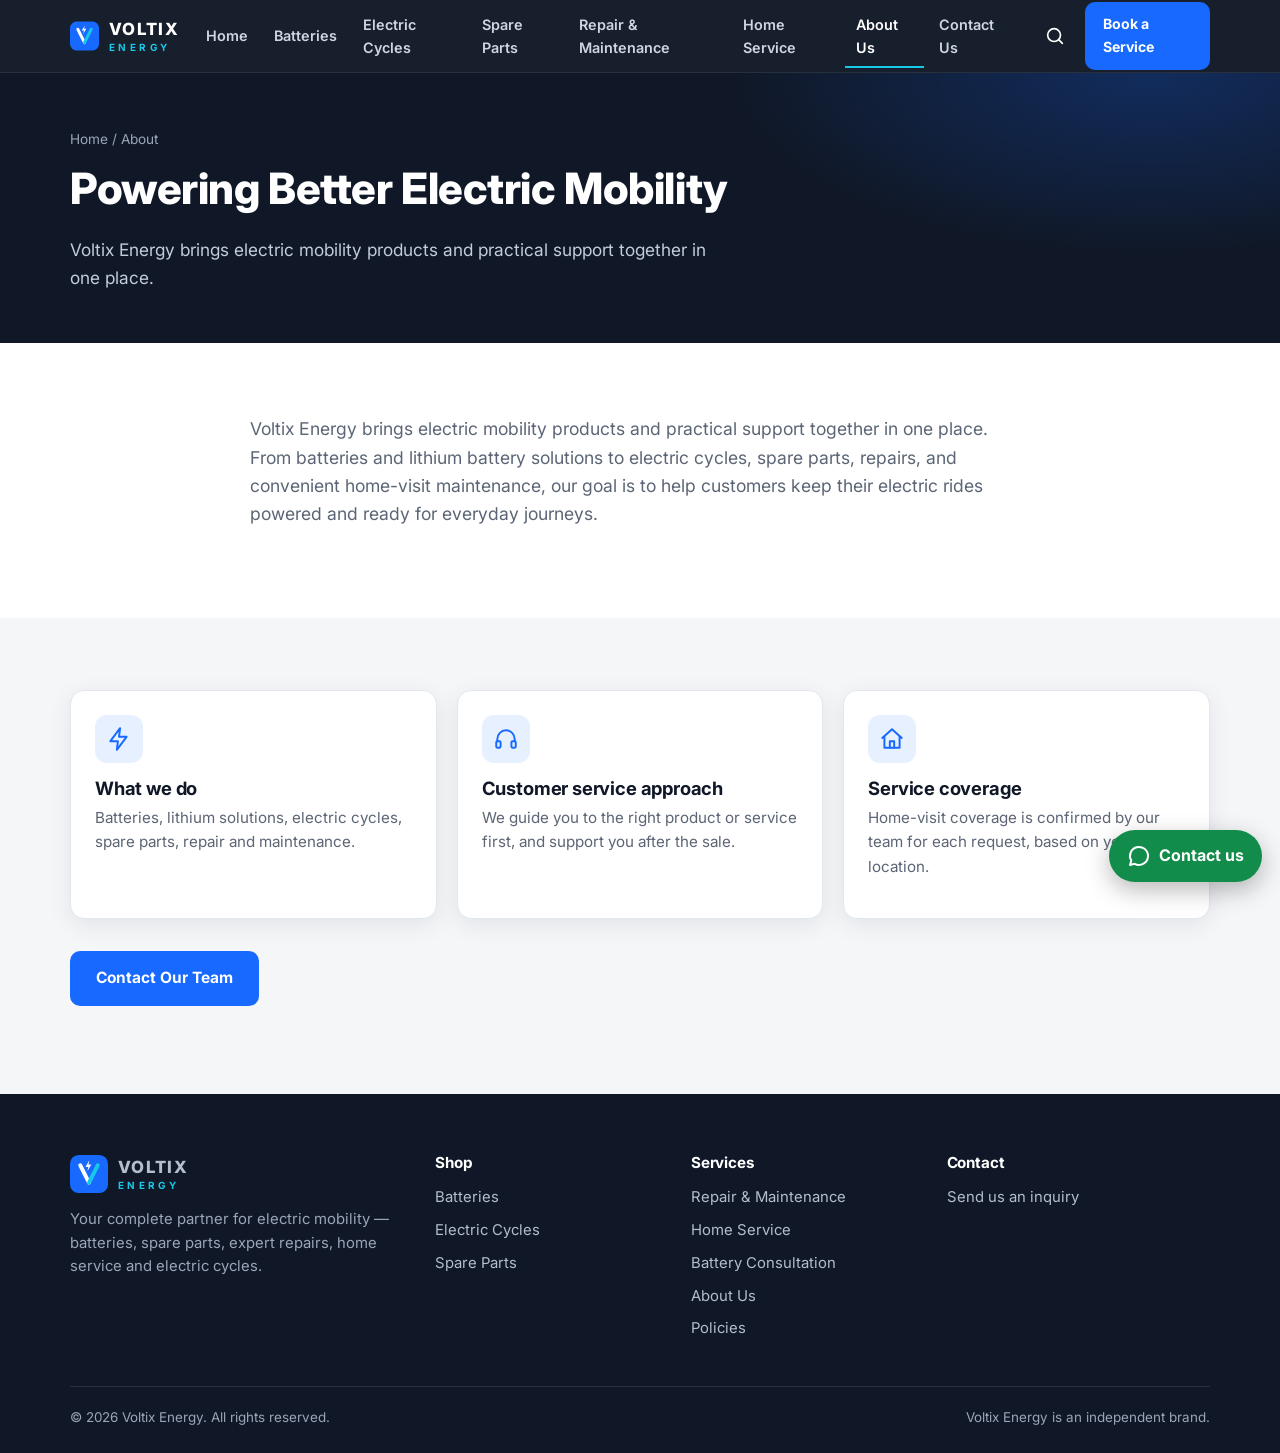
==== about.html @ 96e0a40b "Add files via upload" ====
<!DOCTYPE html>
<html lang="en">
<head>
<meta charset="utf-8">
<meta name="viewport" content="width=device-width, initial-scale=1">
<title>About Voltix Energy | Powering Better Electric Mobility</title>
<meta name="description" content="Voltix Energy brings electric mobility products and practical support together: batteries, lithium solutions, electric cycles, spare parts, repairs and home-visit maintenance.">
<meta name="theme-color" content="#101827">
<meta property="og:type" content="website"><meta property="og:site_name" content="Voltix Energy"><meta property="og:title" content="About Voltix Energy | Powering Better Electric Mobility"><meta property="og:description" content="Voltix Energy brings electric mobility products and practical support together: batteries, lithium solutions, electric cycles, spare parts, repairs and home-visit maintenance."><meta property="og:locale" content="en_PK">
<meta name="twitter:card" content="summary">
<link rel="icon" href="favicon.svg" type="image/svg+xml">
<link rel="preconnect" href="https://fonts.googleapis.com"><link rel="preconnect" href="https://fonts.gstatic.com" crossorigin>
<link href="https://fonts.googleapis.com/css2?family=Inter:wght@400;500;600;700;800&display=swap" rel="stylesheet">
<link rel="stylesheet" href="styles.css">
</head>
<body>
<a class="skip" href="#main">Skip to content</a>
<div id="site-header"></div>
<main id="main">
<section class="page-hero"><div class="container"><div class="crumbs"><a href="index.html">Home</a> / About</div><h1>Powering Better Electric Mobility</h1><p>Voltix Energy brings electric mobility products and practical support together in one place.</p></div></section>
<section class="section"><div class="container" style="max-width:820px"><p class="lead" style="max-width:none">Voltix Energy brings electric mobility products and practical support together in one place. From batteries and lithium battery solutions to electric cycles, spare parts, repairs, and convenient home-visit maintenance, our goal is to help customers keep their electric rides powered and ready for everyday journeys.</p><div data-hide-empty style="margin-top:28px"><h2>Our story</h2><p id="about-story"></p></div></div></section><section class="section alt"><div class="container"><div class="grid g3"><div class="card"><div class="ico" data-icon="bolt"></div><h3>What we do</h3><p>Batteries, lithium solutions, electric cycles, spare parts, repair and maintenance.</p></div><div class="card"><div class="ico" data-icon="support"></div><h3>Customer service approach</h3><p>We guide you to the right product or service first, and support you after the sale.</p></div><div class="card"><div class="ico" data-icon="home"></div><h3>Service coverage</h3><p data-areas></p></div></div><p style="margin-top:32px"><a class="btn btn-primary" href="contact.html">Contact Our Team</a></p></div></section></main>
<div id="site-footer"></div>
<script src="config.js"></script>
<script src="data.js"></script>
<script src="app.js"></script>
</body>
</html>
---- styles.css ----
/* VOLTIX ENERGY — design system */
:root{
  --navy:#101827; --blue:#1769FF; --cyan:#18C8E8; --white:#fff; --gray:#F4F6F8; --charcoal:#202733;
  --muted:#5b6575; --line:#e3e7ec; --radius:14px; --shadow:0 6px 24px rgba(16,24,39,.08);
  --font:'Inter','Manrope',system-ui,-apple-system,'Segoe UI',Roboto,Arial,sans-serif;
  --max:1180px;
}
*{box-sizing:border-box}
html{scroll-behavior:smooth}
body{margin:0;font-family:var(--font);color:var(--charcoal);background:#fff;line-height:1.6;-webkit-font-smoothing:antialiased;overflow-x:hidden}
img,svg{max-width:100%;display:block}
a{color:var(--blue);text-decoration:none}
a:hover{text-decoration:underline}
h1,h2,h3,h4{line-height:1.2;margin:0 0 .5em;color:var(--navy);letter-spacing:-.01em}
h1{font-size:clamp(2rem,5vw,3.4rem);font-weight:800}
h2{font-size:clamp(1.6rem,3.2vw,2.3rem);font-weight:800}
h3{font-size:1.15rem;font-weight:700}
p{margin:0 0 1em}
.container{width:100%;max-width:var(--max);margin:0 auto;padding:0 20px}
.section{padding:72px 0}
.section.alt{background:var(--gray)}
.section.dark{background:var(--navy);color:#cfd6e2}
.section.dark h2,.section.dark h3{color:#fff}
.eyebrow{display:inline-block;color:var(--blue);font-weight:700;font-size:.8rem;letter-spacing:.12em;text-transform:uppercase;margin-bottom:10px}
.dark .eyebrow{color:var(--cyan)}
.lead{font-size:1.1rem;color:var(--muted);max-width:680px}
.dark .lead{color:#b4bdcc}
.center{text-align:center}.center .lead{margin-left:auto;margin-right:auto}
.sec-head{margin-bottom:36px}
.skip{position:absolute;left:-999px;top:0;background:#fff;color:var(--navy);padding:10px 14px;z-index:200}
.skip:focus{left:10px;top:10px}
:focus-visible{outline:3px solid var(--cyan);outline-offset:2px}

/* buttons */
.btn{display:inline-flex;align-items:center;justify-content:center;gap:8px;padding:13px 24px;border-radius:10px;font-weight:700;font-size:.97rem;border:2px solid transparent;cursor:pointer;font-family:inherit;transition:transform .15s,background .2s,box-shadow .2s;min-height:48px;text-decoration:none!important}
.btn:hover{transform:translateY(-1px)}
.btn-primary{background:var(--blue);color:#fff}
.btn-primary:hover{background:#0f56d6;box-shadow:0 6px 18px rgba(23,105,255,.35)}
.btn-outline{background:transparent;border-color:#fff;color:#fff}
.btn-outline:hover{background:rgba(255,255,255,.12)}
.btn-ghost{background:#fff;border-color:var(--line);color:var(--navy)}
.btn-ghost:hover{border-color:var(--blue);color:var(--blue)}
.btn-wa{background:#128C4A;color:#fff}
.btn-wa:hover{background:#0e7a3f}
.btn-sm{padding:9px 16px;min-height:40px;font-size:.88rem}
.btn[disabled]{opacity:.65;cursor:not-allowed;transform:none}

/* header */
.header{position:sticky;top:0;z-index:100;background:rgba(16,24,39,.97);backdrop-filter:blur(8px);border-bottom:1px solid rgba(255,255,255,.08)}
.nav{display:flex;align-items:center;justify-content:space-between;height:72px;gap:16px}
.logo{display:flex;align-items:center;gap:10px;color:#fff;font-weight:800;letter-spacing:.08em;font-size:1.05rem;text-decoration:none!important}
.logo svg{width:38px;height:38px}
.logo small{display:block;font-size:.62rem;letter-spacing:.34em;color:var(--cyan);font-weight:700;margin-top:-3px}
.nav-links{display:flex;align-items:center;gap:4px;list-style:none;margin:0;padding:0}
.nav-links a{color:#cfd6e2;padding:9px 11px;border-radius:8px;font-size:.9rem;font-weight:600;text-decoration:none;display:block}
.nav-links a:hover{color:#fff;background:rgba(255,255,255,.08)}
.nav-links a.active{color:#fff;box-shadow:inset 0 -2px 0 var(--cyan);border-radius:0}
.nav-actions{display:flex;align-items:center;gap:10px}
.icon-btn{background:transparent;border:0;color:#fff;width:44px;height:44px;border-radius:10px;cursor:pointer;display:inline-flex;align-items:center;justify-content:center}
.icon-btn:hover{background:rgba(255,255,255,.1)}
.icon-btn svg{width:22px;height:22px}
.burger{display:none}
.search-bar{display:none;background:var(--navy);padding:0 0 14px}
.search-bar.open{display:block}
.search-bar form{display:flex;gap:8px}
.search-bar input{flex:1;padding:12px 14px;border-radius:10px;border:1px solid rgba(255,255,255,.2);background:rgba(255,255,255,.08);color:#fff;font-size:1rem;font-family:inherit}
.search-bar input::placeholder{color:#9aa5b8}
@media(max-width:1220px){
  .burger{display:inline-flex}
  .nav-links{position:fixed;top:72px;left:0;right:0;background:var(--navy);flex-direction:column;align-items:stretch;padding:12px 20px 24px;gap:0;transform:translateY(-130%);transition:transform .25s;max-height:calc(100vh - 72px);overflow:auto;border-bottom:1px solid rgba(255,255,255,.1)}
  .nav-links.open{transform:none}
  .nav-links a{padding:14px 10px;font-size:1rem;border-bottom:1px solid rgba(255,255,255,.06)}
  .nav-links a.active{box-shadow:none;color:var(--cyan)}
  .nav-cta{display:none}
}

/* hero */
.hero{background:var(--navy);color:#fff;position:relative;overflow:hidden;padding:84px 0 96px}
.hero::before{content:"";position:absolute;inset:0;background:radial-gradient(900px 400px at 85% 20%,rgba(23,105,255,.28),transparent 60%);pointer-events:none}
.hero-grid{display:grid;grid-template-columns:1.1fr .9fr;gap:40px;align-items:center;position:relative}
.hero h1{color:#fff}
.hero h1 span{color:var(--cyan)}
.hero p.sub{font-size:1.15rem;color:#c3ccdb;max-width:560px}
.hero .tagline{color:var(--cyan);font-weight:600;font-size:.9rem;letter-spacing:.04em;margin-top:22px}
.hero-ctas{display:flex;gap:12px;flex-wrap:wrap;margin-top:28px}
.hero-art{position:relative;aspect-ratio:1/1;max-width:480px;width:100%;margin:0 auto}
.hero-art svg{width:100%;height:100%}
.page-hero{background:var(--navy);color:#fff;padding:56px 0 52px;position:relative;overflow:hidden}
.page-hero::before{content:"";position:absolute;inset:0;background:radial-gradient(700px 300px at 90% 0,rgba(23,105,255,.25),transparent 60%)}
.page-hero .container{position:relative}
.page-hero h1{color:#fff;font-size:clamp(1.8rem,4vw,2.7rem)}
.page-hero p{color:#c3ccdb;max-width:640px;font-size:1.08rem;margin:0}
.crumbs{font-size:.85rem;color:#9aa5b8;margin-bottom:12px}
.crumbs a{color:#9aa5b8}
@media(max-width:860px){.hero-grid{grid-template-columns:1fr}.hero{padding:56px 0 64px}.hero-art{max-width:320px;order:-1}}

/* cards / grids */
.grid{display:grid;gap:20px}
.g5{grid-template-columns:repeat(5,1fr)}.g4{grid-template-columns:repeat(4,1fr)}.g3{grid-template-columns:repeat(3,1fr)}.g2{grid-template-columns:repeat(2,1fr)}
@media(max-width:1060px){.g5{grid-template-columns:repeat(3,1fr)}.g4{grid-template-columns:repeat(2,1fr)}}
@media(max-width:760px){.g5,.g4,.g3,.g2{grid-template-columns:1fr}.g5{grid-template-columns:repeat(2,1fr)}.section{padding:52px 0}}
@media(max-width:480px){.g5{grid-template-columns:1fr}}
.card{background:#fff;border:1px solid var(--line);border-radius:var(--radius);padding:24px;box-shadow:var(--shadow);transition:transform .2s,box-shadow .2s}
.card:hover{transform:translateY(-3px);box-shadow:0 12px 30px rgba(16,24,39,.12)}
.card h3{margin-bottom:.4em}
.card p{color:var(--muted);font-size:.95rem}
.card .more{font-weight:700;font-size:.92rem;display:inline-flex;align-items:center;gap:4px}
.ico{width:48px;height:48px;border-radius:12px;background:rgba(23,105,255,.1);color:var(--blue);display:flex;align-items:center;justify-content:center;margin-bottom:14px}
.ico svg{width:26px;height:26px}
.cat-strip{margin-top:-44px;position:relative;z-index:5}
.cat-card{text-align:left;display:flex;flex-direction:column;height:100%}
.cat-card p{flex:1}
.dark .card{background:rgba(255,255,255,.05);border-color:rgba(255,255,255,.1);box-shadow:none}
.dark .card p{color:#b4bdcc}.dark .card h3{color:#fff}
.dark .ico{background:rgba(24,200,232,.14);color:var(--cyan)}

/* product cards */
.pcard{display:flex;flex-direction:column;padding:0;overflow:hidden}
.pimg{aspect-ratio:4/3;background:linear-gradient(160deg,#eef3fb,#f8fafc);display:flex;align-items:center;justify-content:center;border-bottom:1px solid var(--line)}
.pimg svg{width:56%;height:auto;color:var(--blue)}
.pimg img{width:100%;height:100%;object-fit:cover}
.pbody{padding:20px;display:flex;flex-direction:column;flex:1;gap:8px}
.pbody h3{margin:0;font-size:1.05rem}
.pbody p{margin:0;font-size:.92rem;color:var(--muted);flex:1}
.tag{display:inline-block;background:var(--gray);color:var(--charcoal);font-size:.74rem;font-weight:700;padding:3px 10px;border-radius:99px;letter-spacing:.02em}
.price{font-weight:800;color:var(--navy)}
.price.quote{font-weight:700;color:var(--blue);font-size:.95rem}
.pactions{display:flex;gap:8px;flex-wrap:wrap;margin-top:6px}
.pactions .btn{flex:1;min-width:120px}

/* toolbar */
.toolbar{display:flex;gap:12px;flex-wrap:wrap;align-items:center;margin-bottom:24px}
.toolbar input,.toolbar select{padding:11px 14px;border:1px solid var(--line);border-radius:10px;font-size:.95rem;font-family:inherit;background:#fff;min-height:46px}
.toolbar input[type=search]{flex:1;min-width:200px}
.chips{display:flex;gap:8px;flex-wrap:wrap;margin-bottom:20px}
.chip{border:1px solid var(--line);background:#fff;padding:8px 16px;border-radius:99px;font-weight:600;font-size:.88rem;cursor:pointer;font-family:inherit;color:var(--charcoal);min-height:40px}
.chip:hover{border-color:var(--blue)}
.chip.on{background:var(--blue);border-color:var(--blue);color:#fff}
.empty{text-align:center;padding:48px 20px;background:var(--gray);border-radius:var(--radius);color:var(--muted)}
.empty h3{color:var(--navy)}

/* steps */
.steps{counter-reset:s;display:grid;gap:20px}
.steps.s3{grid-template-columns:repeat(3,1fr)}.steps.s4{grid-template-columns:repeat(4,1fr)}
@media(max-width:860px){.steps.s3,.steps.s4{grid-template-columns:1fr}}
.step{position:relative;padding:24px;border-radius:var(--radius);background:#fff;border:1px solid var(--line)}
.step::before{counter-increment:s;content:counter(s);display:flex;align-items:center;justify-content:center;width:38px;height:38px;border-radius:50%;background:var(--blue);color:#fff;font-weight:800;margin-bottom:12px}
.dark .step{background:rgba(255,255,255,.05);border-color:rgba(255,255,255,.1)}
.dark .step h3{color:#fff}.step p{margin:0;color:var(--muted);font-size:.95rem}.dark .step p{color:#b4bdcc}
.dark .step::before{background:var(--cyan);color:var(--navy)}

/* split sections */
.split{display:grid;grid-template-columns:1fr 1fr;gap:48px;align-items:center}
@media(max-width:860px){.split{grid-template-columns:1fr;gap:28px}}
.art-box{background:linear-gradient(160deg,#16213a,#101827);border-radius:20px;padding:28px;border:1px solid rgba(255,255,255,.08)}
.art-box svg{width:100%;height:auto;max-height:340px}
.checks{list-style:none;padding:0;margin:0 0 20px}
.checks li{padding:6px 0 6px 30px;position:relative}
.checks li::before{content:"";position:absolute;left:0;top:11px;width:18px;height:18px;border-radius:50%;background:var(--blue) url("data:image/svg+xml,%3Csvg xmlns='http://www.w3.org/2000/svg' viewBox='0 0 24 24' fill='none' stroke='white' stroke-width='3.5' stroke-linecap='round' stroke-linejoin='round'%3E%3Cpath d='M5 12l5 5 9-10'/%3E%3C/svg%3E") center/12px no-repeat}
.note{background:#fff8e6;border:1px solid #f1dca0;color:#6b5311;border-radius:10px;padding:14px 16px;font-size:.92rem}
.note.info{background:#eaf2ff;border-color:#bcd3ff;color:#173e86}

/* FAQ */
.faq details{background:#fff;border:1px solid var(--line);border-radius:12px;margin-bottom:10px;padding:0 20px}
.faq summary{cursor:pointer;font-weight:700;color:var(--navy);padding:18px 0;list-style:none;display:flex;justify-content:space-between;gap:12px}
.faq summary::-webkit-details-marker{display:none}
.faq summary::after{content:"+";font-size:1.4rem;color:var(--blue);line-height:1}
.faq details[open] summary::after{content:"–"}
.faq details p{color:var(--muted);padding-bottom:18px;margin:0}

/* CTA */
.cta{background:linear-gradient(135deg,#0f2a66,#101827 60%);color:#fff;text-align:center;padding:72px 0}
.cta h2{color:#fff}.cta p{color:#c3ccdb;max-width:560px;margin:0 auto 24px}
.cta .hero-ctas{justify-content:center}

/* forms */
.form-card{background:#fff;border:1px solid var(--line);border-radius:var(--radius);padding:28px;box-shadow:var(--shadow)}
.form-grid{display:grid;grid-template-columns:1fr 1fr;gap:16px}
.form-grid .full{grid-column:1/-1}
@media(max-width:640px){.form-grid{grid-template-columns:1fr}.form-card{padding:20px}}
label{display:block;font-weight:600;font-size:.9rem;margin-bottom:6px;color:var(--navy)}
label .req{color:#c62828}
input[type=text],input[type=tel],input[type=email],input[type=date],input[type=time],select,textarea,input[type=file]{width:100%;padding:12px 14px;border:1px solid #cdd4dd;border-radius:10px;font-size:1rem;font-family:inherit;background:#fff;color:var(--charcoal);min-height:48px}
textarea{min-height:110px;resize:vertical}
input:focus,select:focus,textarea:focus{outline:none;border-color:var(--blue);box-shadow:0 0 0 3px rgba(23,105,255,.18)}
.field.err input,.field.err select,.field.err textarea{border-color:#c62828}
.errmsg{color:#c62828;font-size:.82rem;margin-top:4px;display:none}
.field.err .errmsg{display:block}
.hint{font-size:.82rem;color:var(--muted);margin-top:4px}
.hp{position:absolute;left:-9999px;opacity:0;height:0;overflow:hidden}
.status{margin-top:16px;padding:16px;border-radius:10px;display:none;font-size:.95rem}
.status.show{display:block}
.status.ok{background:#e8f7ee;border:1px solid #a7dcbb;color:#14532d}
.status.bad{background:#fdecea;border:1px solid #f1b0ab;color:#7a1c14}
.spinner{width:18px;height:18px;border:3px solid rgba(255,255,255,.4);border-top-color:#fff;border-radius:50%;animation:spin .7s linear infinite;display:none}
.loading .spinner{display:inline-block}
@keyframes spin{to{transform:rotate(360deg)}}
.success-screen{text-align:center;padding:36px 12px}
.success-screen .tick{width:64px;height:64px;border-radius:50%;background:#e8f7ee;color:#128C4A;display:flex;align-items:center;justify-content:center;margin:0 auto 16px}
.success-screen .tick svg{width:34px;height:34px}
.formside{display:grid;grid-template-columns:1.3fr .7fr;gap:28px;align-items:start}
@media(max-width:900px){.formside{grid-template-columns:1fr}}
.info-list{list-style:none;padding:0;margin:0}
.info-list li{padding:14px 0;border-bottom:1px solid var(--line);display:flex;gap:12px}
.info-list li:last-child{border:0}
.info-list b{display:block;color:var(--navy)}
.info-list span{color:var(--muted);font-size:.93rem}

/* spec table */
.spec{width:100%;border-collapse:collapse;font-size:.95rem}
.spec th,.spec td{text-align:left;padding:12px 14px;border-bottom:1px solid var(--line)}
.spec th{width:40%;color:var(--navy);background:var(--gray)}

/* testimonials */
.quote{border-left:4px solid var(--cyan)}
.quote cite{display:block;margin-top:10px;font-style:normal;font-weight:700;color:var(--navy)}

/* footer */
.footer{background:var(--navy);color:#9aa5b8;padding:60px 0 24px;font-size:.93rem}
.footer h4{color:#fff;font-size:.95rem;margin-bottom:14px}
.footer a{color:#b4bdcc}.footer a:hover{color:#fff}
.footer ul{list-style:none;margin:0;padding:0}.footer li{margin-bottom:9px}
.fgrid{display:grid;grid-template-columns:1.5fr 1fr 1fr 1.2fr;gap:36px}
@media(max-width:860px){.fgrid{grid-template-columns:1fr 1fr}}
@media(max-width:520px){.fgrid{grid-template-columns:1fr}}
.fbottom{border-top:1px solid rgba(255,255,255,.1);margin-top:36px;padding-top:20px;display:flex;justify-content:space-between;flex-wrap:wrap;gap:10px;font-size:.84rem}

/* floating whatsapp */
.wa-float{position:fixed;right:18px;bottom:18px;z-index:90;background:#128C4A;color:#fff;border-radius:99px;display:flex;align-items:center;gap:8px;padding:13px 18px;font-weight:700;box-shadow:0 8px 24px rgba(0,0,0,.28);text-decoration:none!important}
.wa-float:hover{background:#0e7a3f;color:#fff}
.wa-float svg{width:24px;height:24px}
@media(max-width:520px){.wa-float span{display:none}.wa-float{padding:15px}}

/* misc */
.pd-grid{display:grid;grid-template-columns:1fr 1fr;gap:40px;align-items:start}
@media(max-width:860px){.pd-grid{grid-template-columns:1fr}}
.pd-img{aspect-ratio:4/3;background:linear-gradient(160deg,#eef3fb,#f8fafc);border:1px solid var(--line);border-radius:var(--radius);display:flex;align-items:center;justify-content:center;overflow:hidden}
.pd-img svg{width:50%;color:var(--blue)}.pd-img img{width:100%;height:100%;object-fit:cover}
.compare-wrap{overflow-x:auto}
.legal h2{font-size:1.4rem;margin-top:1.6em}
.legal p{color:var(--muted)}
@media(prefers-reduced-motion:reduce){*{animation:none!important;transition:none!important;scroll-behavior:auto!important}}
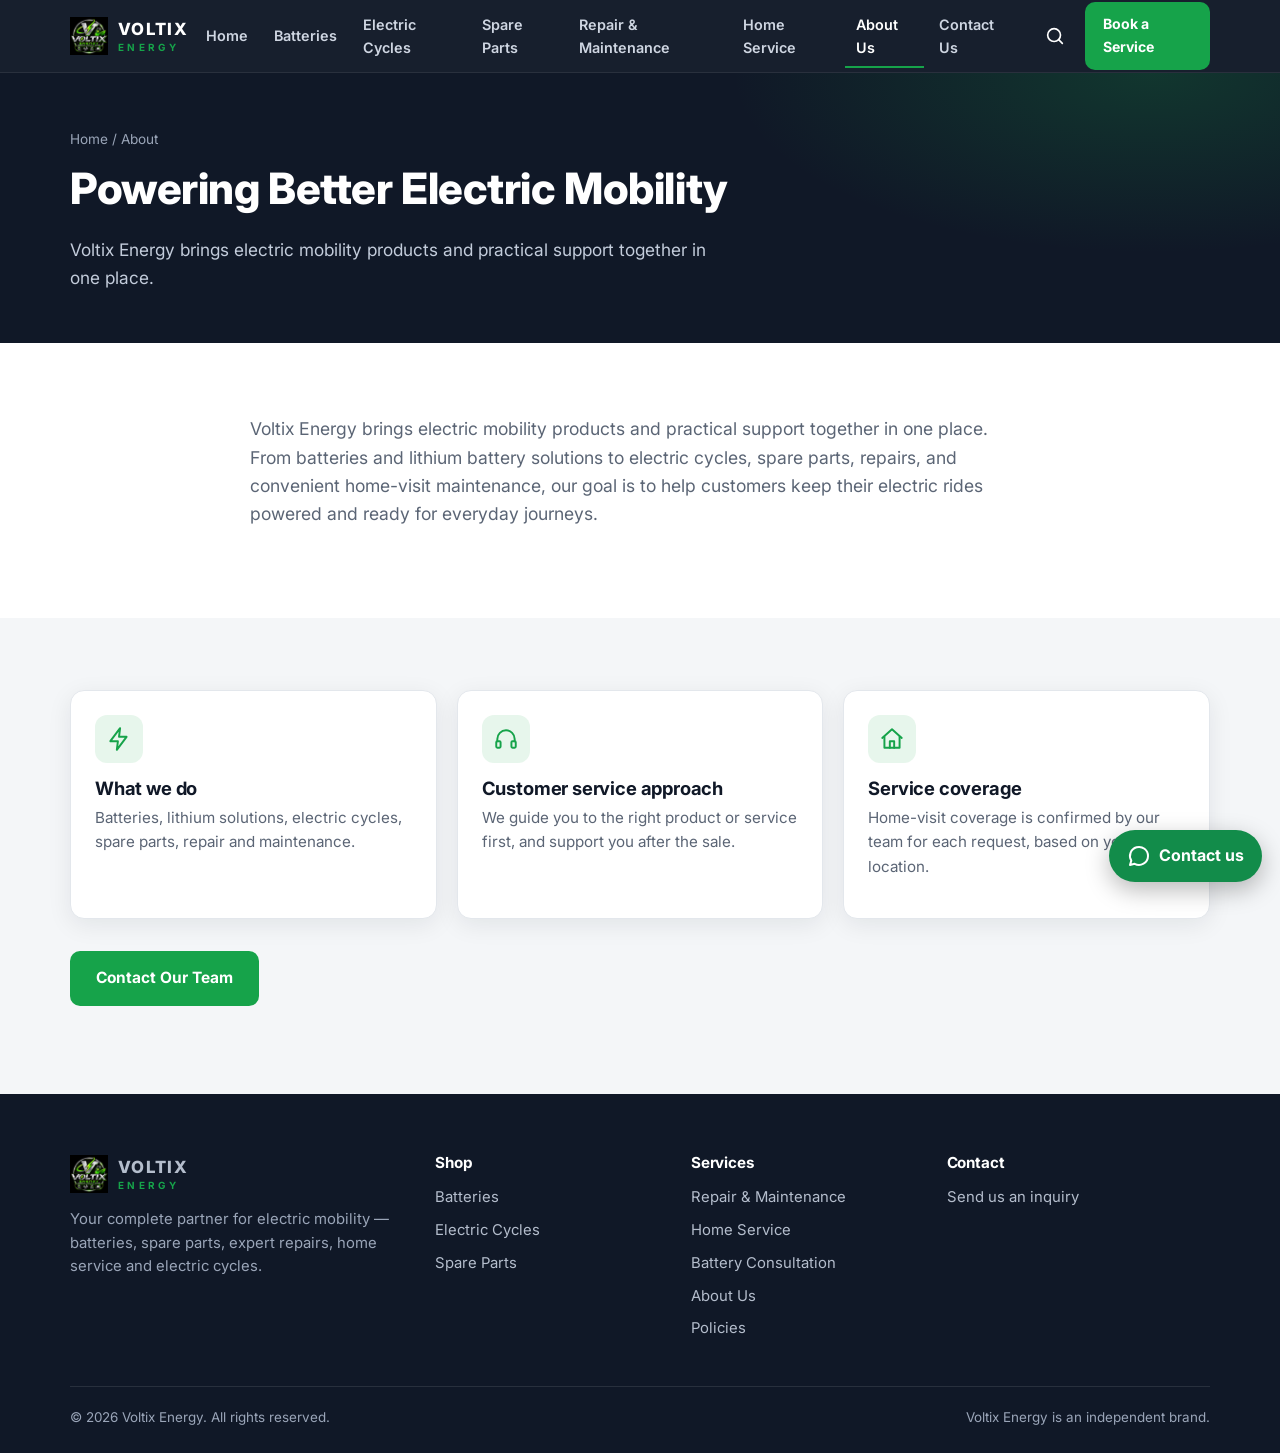
==== commit b41ec1b3: "Change favicon from SVG to PNG format" ====
--- a/about.html
+++ b/about.html
@@ -8,7 +8,7 @@
 <meta name="theme-color" content="#101827">
 <meta property="og:type" content="website"><meta property="og:site_name" content="Voltix Energy"><meta property="og:title" content="About Voltix Energy | Powering Better Electric Mobility"><meta property="og:description" content="Voltix Energy brings electric mobility products and practical support together: batteries, lithium solutions, electric cycles, spare parts, repairs and home-visit maintenance."><meta property="og:locale" content="en_PK">
 <meta name="twitter:card" content="summary">
-<link rel="icon" href="favicon.svg" type="image/svg+xml">
+<link rel="icon" href="favicon.png" type="image/svg+xml">
 <link rel="preconnect" href="https://fonts.googleapis.com"><link rel="preconnect" href="https://fonts.gstatic.com" crossorigin>
 <link href="https://fonts.googleapis.com/css2?family=Inter:wght@400;500;600;700;800&display=swap" rel="stylesheet">
 <link rel="stylesheet" href="styles.css">
--- a/styles.css
+++ b/styles.css
@@ -1,242 +1,662 @@
-/* VOLTIX ENERGY — design system */
-:root{
-  --navy:#101827; --blue:#1769FF; --cyan:#18C8E8; --white:#fff; --gray:#F4F6F8; --charcoal:#202733;
-  --muted:#5b6575; --line:#e3e7ec; --radius:14px; --shadow:0 6px 24px rgba(16,24,39,.08);
-  --font:'Inter','Manrope',system-ui,-apple-system,'Segoe UI',Roboto,Arial,sans-serif;
-  --max:1180px;
-}
-*{box-sizing:border-box}
-html{scroll-behavior:smooth}
-body{margin:0;font-family:var(--font);color:var(--charcoal);background:#fff;line-height:1.6;-webkit-font-smoothing:antialiased;overflow-x:hidden}
-img,svg{max-width:100%;display:block}
-a{color:var(--blue);text-decoration:none}
-a:hover{text-decoration:underline}
-h1,h2,h3,h4{line-height:1.2;margin:0 0 .5em;color:var(--navy);letter-spacing:-.01em}
-h1{font-size:clamp(2rem,5vw,3.4rem);font-weight:800}
-h2{font-size:clamp(1.6rem,3.2vw,2.3rem);font-weight:800}
-h3{font-size:1.15rem;font-weight:700}
-p{margin:0 0 1em}
-.container{width:100%;max-width:var(--max);margin:0 auto;padding:0 20px}
-.section{padding:72px 0}
-.section.alt{background:var(--gray)}
-.section.dark{background:var(--navy);color:#cfd6e2}
-.section.dark h2,.section.dark h3{color:#fff}
-.eyebrow{display:inline-block;color:var(--blue);font-weight:700;font-size:.8rem;letter-spacing:.12em;text-transform:uppercase;margin-bottom:10px}
-.dark .eyebrow{color:var(--cyan)}
-.lead{font-size:1.1rem;color:var(--muted);max-width:680px}
-.dark .lead{color:#b4bdcc}
-.center{text-align:center}.center .lead{margin-left:auto;margin-right:auto}
-.sec-head{margin-bottom:36px}
-.skip{position:absolute;left:-999px;top:0;background:#fff;color:var(--navy);padding:10px 14px;z-index:200}
-.skip:focus{left:10px;top:10px}
-:focus-visible{outline:3px solid var(--cyan);outline-offset:2px}
-
-/* buttons */
-.btn{display:inline-flex;align-items:center;justify-content:center;gap:8px;padding:13px 24px;border-radius:10px;font-weight:700;font-size:.97rem;border:2px solid transparent;cursor:pointer;font-family:inherit;transition:transform .15s,background .2s,box-shadow .2s;min-height:48px;text-decoration:none!important}
-.btn:hover{transform:translateY(-1px)}
-.btn-primary{background:var(--blue);color:#fff}
-.btn-primary:hover{background:#0f56d6;box-shadow:0 6px 18px rgba(23,105,255,.35)}
-.btn-outline{background:transparent;border-color:#fff;color:#fff}
-.btn-outline:hover{background:rgba(255,255,255,.12)}
-.btn-ghost{background:#fff;border-color:var(--line);color:var(--navy)}
-.btn-ghost:hover{border-color:var(--blue);color:var(--blue)}
-.btn-wa{background:#128C4A;color:#fff}
-.btn-wa:hover{background:#0e7a3f}
-.btn-sm{padding:9px 16px;min-height:40px;font-size:.88rem}
-.btn[disabled]{opacity:.65;cursor:not-allowed;transform:none}
-
-/* header */
-.header{position:sticky;top:0;z-index:100;background:rgba(16,24,39,.97);backdrop-filter:blur(8px);border-bottom:1px solid rgba(255,255,255,.08)}
-.nav{display:flex;align-items:center;justify-content:space-between;height:72px;gap:16px}
-.logo{display:flex;align-items:center;gap:10px;color:#fff;font-weight:800;letter-spacing:.08em;font-size:1.05rem;text-decoration:none!important}
-.logo svg{width:38px;height:38px}
-.logo small{display:block;font-size:.62rem;letter-spacing:.34em;color:var(--cyan);font-weight:700;margin-top:-3px}
-.nav-links{display:flex;align-items:center;gap:4px;list-style:none;margin:0;padding:0}
-.nav-links a{color:#cfd6e2;padding:9px 11px;border-radius:8px;font-size:.9rem;font-weight:600;text-decoration:none;display:block}
-.nav-links a:hover{color:#fff;background:rgba(255,255,255,.08)}
-.nav-links a.active{color:#fff;box-shadow:inset 0 -2px 0 var(--cyan);border-radius:0}
-.nav-actions{display:flex;align-items:center;gap:10px}
-.icon-btn{background:transparent;border:0;color:#fff;width:44px;height:44px;border-radius:10px;cursor:pointer;display:inline-flex;align-items:center;justify-content:center}
-.icon-btn:hover{background:rgba(255,255,255,.1)}
-.icon-btn svg{width:22px;height:22px}
-.burger{display:none}
-.search-bar{display:none;background:var(--navy);padding:0 0 14px}
-.search-bar.open{display:block}
-.search-bar form{display:flex;gap:8px}
-.search-bar input{flex:1;padding:12px 14px;border-radius:10px;border:1px solid rgba(255,255,255,.2);background:rgba(255,255,255,.08);color:#fff;font-size:1rem;font-family:inherit}
-.search-bar input::placeholder{color:#9aa5b8}
-@media(max-width:1220px){
-  .burger{display:inline-flex}
-  .nav-links{position:fixed;top:72px;left:0;right:0;background:var(--navy);flex-direction:column;align-items:stretch;padding:12px 20px 24px;gap:0;transform:translateY(-130%);transition:transform .25s;max-height:calc(100vh - 72px);overflow:auto;border-bottom:1px solid rgba(255,255,255,.1)}
-  .nav-links.open{transform:none}
-  .nav-links a{padding:14px 10px;font-size:1rem;border-bottom:1px solid rgba(255,255,255,.06)}
-  .nav-links a.active{box-shadow:none;color:var(--cyan)}
-  .nav-cta{display:none}
-}
-
-/* hero */
-.hero{background:var(--navy);color:#fff;position:relative;overflow:hidden;padding:84px 0 96px}
-.hero::before{content:"";position:absolute;inset:0;background:radial-gradient(900px 400px at 85% 20%,rgba(23,105,255,.28),transparent 60%);pointer-events:none}
-.hero-grid{display:grid;grid-template-columns:1.1fr .9fr;gap:40px;align-items:center;position:relative}
-.hero h1{color:#fff}
-.hero h1 span{color:var(--cyan)}
-.hero p.sub{font-size:1.15rem;color:#c3ccdb;max-width:560px}
-.hero .tagline{color:var(--cyan);font-weight:600;font-size:.9rem;letter-spacing:.04em;margin-top:22px}
-.hero-ctas{display:flex;gap:12px;flex-wrap:wrap;margin-top:28px}
-.hero-art{position:relative;aspect-ratio:1/1;max-width:480px;width:100%;margin:0 auto}
-.hero-art svg{width:100%;height:100%}
-.page-hero{background:var(--navy);color:#fff;padding:56px 0 52px;position:relative;overflow:hidden}
-.page-hero::before{content:"";position:absolute;inset:0;background:radial-gradient(700px 300px at 90% 0,rgba(23,105,255,.25),transparent 60%)}
-.page-hero .container{position:relative}
-.page-hero h1{color:#fff;font-size:clamp(1.8rem,4vw,2.7rem)}
-.page-hero p{color:#c3ccdb;max-width:640px;font-size:1.08rem;margin:0}
-.crumbs{font-size:.85rem;color:#9aa5b8;margin-bottom:12px}
-.crumbs a{color:#9aa5b8}
-@media(max-width:860px){.hero-grid{grid-template-columns:1fr}.hero{padding:56px 0 64px}.hero-art{max-width:320px;order:-1}}
-
-/* cards / grids */
-.grid{display:grid;gap:20px}
-.g5{grid-template-columns:repeat(5,1fr)}.g4{grid-template-columns:repeat(4,1fr)}.g3{grid-template-columns:repeat(3,1fr)}.g2{grid-template-columns:repeat(2,1fr)}
-@media(max-width:1060px){.g5{grid-template-columns:repeat(3,1fr)}.g4{grid-template-columns:repeat(2,1fr)}}
-@media(max-width:760px){.g5,.g4,.g3,.g2{grid-template-columns:1fr}.g5{grid-template-columns:repeat(2,1fr)}.section{padding:52px 0}}
-@media(max-width:480px){.g5{grid-template-columns:1fr}}
-.card{background:#fff;border:1px solid var(--line);border-radius:var(--radius);padding:24px;box-shadow:var(--shadow);transition:transform .2s,box-shadow .2s}
-.card:hover{transform:translateY(-3px);box-shadow:0 12px 30px rgba(16,24,39,.12)}
-.card h3{margin-bottom:.4em}
-.card p{color:var(--muted);font-size:.95rem}
-.card .more{font-weight:700;font-size:.92rem;display:inline-flex;align-items:center;gap:4px}
-.ico{width:48px;height:48px;border-radius:12px;background:rgba(23,105,255,.1);color:var(--blue);display:flex;align-items:center;justify-content:center;margin-bottom:14px}
-.ico svg{width:26px;height:26px}
-.cat-strip{margin-top:-44px;position:relative;z-index:5}
-.cat-card{text-align:left;display:flex;flex-direction:column;height:100%}
-.cat-card p{flex:1}
-.dark .card{background:rgba(255,255,255,.05);border-color:rgba(255,255,255,.1);box-shadow:none}
-.dark .card p{color:#b4bdcc}.dark .card h3{color:#fff}
-.dark .ico{background:rgba(24,200,232,.14);color:var(--cyan)}
-
-/* product cards */
-.pcard{display:flex;flex-direction:column;padding:0;overflow:hidden}
-.pimg{aspect-ratio:4/3;background:linear-gradient(160deg,#eef3fb,#f8fafc);display:flex;align-items:center;justify-content:center;border-bottom:1px solid var(--line)}
-.pimg svg{width:56%;height:auto;color:var(--blue)}
-.pimg img{width:100%;height:100%;object-fit:cover}
-.pbody{padding:20px;display:flex;flex-direction:column;flex:1;gap:8px}
-.pbody h3{margin:0;font-size:1.05rem}
-.pbody p{margin:0;font-size:.92rem;color:var(--muted);flex:1}
-.tag{display:inline-block;background:var(--gray);color:var(--charcoal);font-size:.74rem;font-weight:700;padding:3px 10px;border-radius:99px;letter-spacing:.02em}
-.price{font-weight:800;color:var(--navy)}
-.price.quote{font-weight:700;color:var(--blue);font-size:.95rem}
-.pactions{display:flex;gap:8px;flex-wrap:wrap;margin-top:6px}
-.pactions .btn{flex:1;min-width:120px}
-
-/* toolbar */
-.toolbar{display:flex;gap:12px;flex-wrap:wrap;align-items:center;margin-bottom:24px}
-.toolbar input,.toolbar select{padding:11px 14px;border:1px solid var(--line);border-radius:10px;font-size:.95rem;font-family:inherit;background:#fff;min-height:46px}
-.toolbar input[type=search]{flex:1;min-width:200px}
-.chips{display:flex;gap:8px;flex-wrap:wrap;margin-bottom:20px}
-.chip{border:1px solid var(--line);background:#fff;padding:8px 16px;border-radius:99px;font-weight:600;font-size:.88rem;cursor:pointer;font-family:inherit;color:var(--charcoal);min-height:40px}
-.chip:hover{border-color:var(--blue)}
-.chip.on{background:var(--blue);border-color:var(--blue);color:#fff}
-.empty{text-align:center;padding:48px 20px;background:var(--gray);border-radius:var(--radius);color:var(--muted)}
-.empty h3{color:var(--navy)}
-
-/* steps */
-.steps{counter-reset:s;display:grid;gap:20px}
-.steps.s3{grid-template-columns:repeat(3,1fr)}.steps.s4{grid-template-columns:repeat(4,1fr)}
-@media(max-width:860px){.steps.s3,.steps.s4{grid-template-columns:1fr}}
-.step{position:relative;padding:24px;border-radius:var(--radius);background:#fff;border:1px solid var(--line)}
-.step::before{counter-increment:s;content:counter(s);display:flex;align-items:center;justify-content:center;width:38px;height:38px;border-radius:50%;background:var(--blue);color:#fff;font-weight:800;margin-bottom:12px}
-.dark .step{background:rgba(255,255,255,.05);border-color:rgba(255,255,255,.1)}
-.dark .step h3{color:#fff}.step p{margin:0;color:var(--muted);font-size:.95rem}.dark .step p{color:#b4bdcc}
-.dark .step::before{background:var(--cyan);color:var(--navy)}
-
-/* split sections */
-.split{display:grid;grid-template-columns:1fr 1fr;gap:48px;align-items:center}
-@media(max-width:860px){.split{grid-template-columns:1fr;gap:28px}}
-.art-box{background:linear-gradient(160deg,#16213a,#101827);border-radius:20px;padding:28px;border:1px solid rgba(255,255,255,.08)}
-.art-box svg{width:100%;height:auto;max-height:340px}
-.checks{list-style:none;padding:0;margin:0 0 20px}
-.checks li{padding:6px 0 6px 30px;position:relative}
-.checks li::before{content:"";position:absolute;left:0;top:11px;width:18px;height:18px;border-radius:50%;background:var(--blue) url("data:image/svg+xml,%3Csvg xmlns='http://www.w3.org/2000/svg' viewBox='0 0 24 24' fill='none' stroke='white' stroke-width='3.5' stroke-linecap='round' stroke-linejoin='round'%3E%3Cpath d='M5 12l5 5 9-10'/%3E%3C/svg%3E") center/12px no-repeat}
-.note{background:#fff8e6;border:1px solid #f1dca0;color:#6b5311;border-radius:10px;padding:14px 16px;font-size:.92rem}
-.note.info{background:#eaf2ff;border-color:#bcd3ff;color:#173e86}
+/* VOLTIX ENERGY — Deep Green Design System */
+:root {
+  --navy: #101827;
+  --blue: #16A34A;
+  --cyan: #16A34A;
+  --green: #16A34A;
+  --white: #fff;
+  --gray: #F4F6F8;
+  --charcoal: #202733;
+  --muted: #5b6575;
+  --line: #e3e7ec;
+  --radius: 14px;
+  --shadow: 0 6px 24px rgba(16,24,39,.08);
+  --font: 'Inter','Manrope',system-ui,-apple-system,'Segoe UI',Roboto,Arial,sans-serif;
+  --max: 1180px;
+}
+
+/* Global */
+* { box-sizing: border-box; }
+html { scroll-behavior: smooth; }
+
+body {
+  margin: 0;
+  font-family: var(--font);
+  color: var(--charcoal);
+  background: #fff;
+  line-height: 1.6;
+  -webkit-font-smoothing: antialiased;
+  overflow-x: hidden;
+}
+
+img, svg { max-width: 100%; display: block; }
+
+a {
+  color: var(--blue);
+  text-decoration: none;
+}
+
+a:hover { text-decoration: underline; }
+
+h1, h2, h3, h4 {
+  line-height: 1.2;
+  margin: 0 0 .5em;
+  color: var(--navy);
+  letter-spacing: -.01em;
+}
+
+h1 { font-size: clamp(2rem,5vw,3.4rem); font-weight: 800; }
+h2 { font-size: clamp(1.6rem,3.2vw,2.3rem); font-weight: 800; }
+h3 { font-size: 1.15rem; font-weight: 700; }
+p { margin: 0 0 1em; }
+
+.container {
+  width: 100%;
+  max-width: var(--max);
+  margin: 0 auto;
+  padding: 0 20px;
+}
+
+.section { padding: 72px 0; }
+.section.alt { background: var(--gray); }
+.section.dark { background: var(--navy); color: #cfd6e2; }
+
+.section.dark h2,
+.section.dark h3 { color: #fff; }
+
+.eyebrow {
+  display: inline-block;
+  color: var(--green);
+  font-weight: 700;
+  font-size: .8rem;
+  letter-spacing: .12em;
+  text-transform: uppercase;
+  margin-bottom: 10px;
+}
+
+.dark .eyebrow { color: var(--green); }
+
+.lead { font-size: 1.1rem; color: var(--muted); max-width: 680px; }
+.dark .lead { color: #b4bdcc; }
+
+.center { text-align: center; }
+.center .lead { margin-left: auto; margin-right: auto; }
+
+.sec-head { margin-bottom: 36px; }
+
+.skip {
+  position: absolute;
+  left: -999px;
+  top: 0;
+  background: #fff;
+  color: var(--navy);
+  padding: 10px 14px;
+  z-index: 200;
+}
+
+.skip:focus { left: 10px; top: 10px; }
+
+:focus-visible {
+  outline: 3px solid var(--green);
+  outline-offset: 2px;
+}
+
+/* Buttons */
+.btn {
+  display: inline-flex;
+  align-items: center;
+  justify-content: center;
+  gap: 8px;
+  padding: 13px 24px;
+  border-radius: 10px;
+  font-weight: 700;
+  font-size: .97rem;
+  border: 2px solid transparent;
+  cursor: pointer;
+  font-family: inherit;
+  transition: transform .15s, background .2s, box-shadow .2s;
+  min-height: 48px;
+  text-decoration: none !important;
+}
+
+.btn:hover { transform: translateY(-1px); }
+
+.btn-primary {
+  background: var(--green);
+  color: #fff;
+}
+
+.btn-primary:hover {
+  background: #15803D;
+  box-shadow: 0 6px 18px rgba(22,163,74,.30);
+}
+
+.btn-outline {
+  background: transparent;
+  border-color: #fff;
+  color: #fff;
+}
+
+.btn-outline:hover { background: rgba(255,255,255,.12); }
+
+.btn-ghost {
+  background: #fff;
+  border-color: var(--line);
+  color: var(--navy);
+}
+
+.btn-ghost:hover {
+  border-color: var(--green);
+  color: var(--green);
+}
+
+/* WhatsApp uses its recognizable green */
+.btn-wa { background: #128C4A; color: #fff; }
+.btn-wa:hover { background: #0e7a3f; }
+
+.btn-sm { padding: 9px 16px; min-height: 40px; font-size: .88rem; }
+
+.btn[disabled] {
+  opacity: .65;
+  cursor: not-allowed;
+  transform: none;
+}
+
+/* Header */
+.header {
+  position: sticky;
+  top: 0;
+  z-index: 100;
+  background: rgba(16,24,39,.97);
+  backdrop-filter: blur(8px);
+  border-bottom: 1px solid rgba(255,255,255,.08);
+}
+
+.nav {
+  display: flex;
+  align-items: center;
+  justify-content: space-between;
+  height: 72px;
+  gap: 16px;
+}
+
+.logo {
+  display: flex;
+  align-items: center;
+  gap: 10px;
+  color: #fff;
+  font-weight: 800;
+  letter-spacing: .08em;
+  font-size: 1.05rem;
+  text-decoration: none !important;
+}
+
+.logo svg { width: 38px; height: 38px; }
+
+.logo small {
+  display: block;
+  font-size: .62rem;
+  letter-spacing: .34em;
+  color: var(--green);
+  font-weight: 700;
+  margin-top: -3px;
+}
+
+.nav-links {
+  display: flex;
+  align-items: center;
+  gap: 4px;
+  list-style: none;
+  margin: 0;
+  padding: 0;
+}
+
+.nav-links a {
+  color: #cfd6e2;
+  padding: 9px 11px;
+  border-radius: 8px;
+  font-size: .9rem;
+  font-weight: 600;
+  text-decoration: none;
+  display: block;
+}
+
+.nav-links a:hover { color: #fff; background: rgba(255,255,255,.08); }
+
+.nav-links a.active {
+  color: #fff;
+  box-shadow: inset 0 -2px 0 var(--green);
+  border-radius: 0;
+}
+
+.nav-actions { display: flex; align-items: center; gap: 10px; }
+
+.icon-btn {
+  background: transparent;
+  border: 0;
+  color: #fff;
+  width: 44px;
+  height: 44px;
+  border-radius: 10px;
+  cursor: pointer;
+  display: inline-flex;
+  align-items: center;
+  justify-content: center;
+}
+
+.icon-btn:hover { background: rgba(255,255,255,.1); }
+.icon-btn svg { width: 22px; height: 22px; }
+.burger { display: none; }
+
+.search-bar { display: none; background: var(--navy); padding: 0 0 14px; }
+.search-bar.open { display: block; }
+.search-bar form { display: flex; gap: 8px; }
+
+.search-bar input {
+  flex: 1;
+  padding: 12px 14px;
+  border-radius: 10px;
+  border: 1px solid rgba(255,255,255,.2);
+  background: rgba(255,255,255,.08);
+  color: #fff;
+  font-size: 1rem;
+  font-family: inherit;
+}
+
+.search-bar input::placeholder { color: #9aa5b8; }
+
+@media(max-width:1220px) {
+  .burger { display: inline-flex; }
+
+  .nav-links {
+    position: fixed;
+    top: 72px;
+    left: 0;
+    right: 0;
+    background: var(--navy);
+    flex-direction: column;
+    align-items: stretch;
+    padding: 12px 20px 24px;
+    gap: 0;
+    transform: translateY(-130%);
+    transition: transform .25s;
+    max-height: calc(100vh - 72px);
+    overflow: auto;
+    border-bottom: 1px solid rgba(255,255,255,.1);
+  }
+
+  .nav-links.open { transform: none; }
+  .nav-links a { padding: 14px 10px; font-size: 1rem; border-bottom: 1px solid rgba(255,255,255,.06); }
+  .nav-links a.active { box-shadow: none; color: var(--green); }
+  .nav-cta { display: none; }
+}
+
+/* Hero */
+.hero {
+  background: var(--navy);
+  color: #fff;
+  position: relative;
+  overflow: hidden;
+  padding: 84px 0 96px;
+}
+
+.hero::before {
+  content: "";
+  position: absolute;
+  inset: 0;
+  background: radial-gradient(900px 400px at 85% 20%, rgba(22,163,74,.24), transparent 60%);
+  pointer-events: none;
+}
+
+.hero-grid {
+  display: grid;
+  grid-template-columns: 1.1fr .9fr;
+  gap: 40px;
+  align-items: center;
+  position: relative;
+}
+
+.hero h1 { color: #fff; }
+.hero h1 span { color: var(--green); }
+
+.hero p.sub { font-size: 1.15rem; color: #c3ccdb; max-width: 560px; }
+
+.hero .tagline {
+  color: var(--green);
+  font-weight: 600;
+  font-size: .9rem;
+  letter-spacing: .04em;
+  margin-top: 22px;
+}
+
+.hero-ctas { display: flex; gap: 12px; flex-wrap: wrap; margin-top: 28px; }
+.hero-art { position: relative; aspect-ratio: 1/1; max-width: 480px; width: 100%; margin: 0 auto; }
+.hero-art svg { width: 100%; height: 100%; }
+
+.page-hero {
+  background: var(--navy);
+  color: #fff;
+  padding: 56px 0 52px;
+  position: relative;
+  overflow: hidden;
+}
+
+.page-hero::before {
+  content: "";
+  position: absolute;
+  inset: 0;
+  background: radial-gradient(700px 300px at 90% 0, rgba(22,163,74,.22), transparent 60%);
+}
+
+.page-hero .container { position: relative; }
+.page-hero h1 { color: #fff; font-size: clamp(1.8rem,4vw,2.7rem); }
+.page-hero p { color: #c3ccdb; max-width: 640px; font-size: 1.08rem; margin: 0; }
+.crumbs { font-size: .85rem; color: #9aa5b8; margin-bottom: 12px; }
+.crumbs a { color: #9aa5b8; }
+
+@media(max-width:860px) {
+  .hero-grid { grid-template-columns: 1fr; }
+  .hero { padding: 56px 0 64px; }
+  .hero-art { max-width: 320px; order: -1; }
+}
+
+/* Cards and grids */
+.grid { display: grid; gap: 20px; }
+.g5 { grid-template-columns: repeat(5,1fr); }
+.g4 { grid-template-columns: repeat(4,1fr); }
+.g3 { grid-template-columns: repeat(3,1fr); }
+.g2 { grid-template-columns: repeat(2,1fr); }
+
+@media(max-width:1060px) {
+  .g5 { grid-template-columns: repeat(3,1fr); }
+  .g4 { grid-template-columns: repeat(2,1fr); }
+}
+
+@media(max-width:760px) {
+  .g5,.g4,.g3,.g2 { grid-template-columns: 1fr; }
+  .g5 { grid-template-columns: repeat(2,1fr); }
+  .section { padding: 52px 0; }
+}
+
+@media(max-width:480px) { .g5 { grid-template-columns: 1fr; } }
+
+.card {
+  background: #fff;
+  border: 1px solid var(--line);
+  border-radius: var(--radius);
+  padding: 24px;
+  box-shadow: var(--shadow);
+  transition: transform .2s, box-shadow .2s;
+}
+
+.card:hover { transform: translateY(-3px); box-shadow: 0 12px 30px rgba(16,24,39,.12); }
+.card h3 { margin-bottom: .4em; }
+.card p { color: var(--muted); font-size: .95rem; }
+.card .more { font-weight: 700; font-size: .92rem; display: inline-flex; align-items: center; gap: 4px; }
+
+.ico {
+  width: 48px;
+  height: 48px;
+  border-radius: 12px;
+  background: rgba(22,163,74,.10);
+  color: var(--green);
+  display: flex;
+  align-items: center;
+  justify-content: center;
+  margin-bottom: 14px;
+}
+
+.ico svg { width: 26px; height: 26px; }
+.cat-strip { margin-top: -44px; position: relative; z-index: 5; }
+.cat-card { text-align: left; display: flex; flex-direction: column; height: 100%; }
+.cat-card p { flex: 1; }
+
+.dark .card { background: rgba(255,255,255,.05); border-color: rgba(255,255,255,.1); box-shadow: none; }
+.dark .card p { color: #b4bdcc; }
+.dark .card h3 { color: #fff; }
+.dark .ico { background: rgba(22,163,74,.14); color: var(--green); }
+
+/* Product cards */
+.pcard { display: flex; flex-direction: column; padding: 0; overflow: hidden; }
+
+.pimg {
+  aspect-ratio: 4/3;
+  background: linear-gradient(160deg,#eef8f0,#f8fafc);
+  display: flex;
+  align-items: center;
+  justify-content: center;
+  border-bottom: 1px solid var(--line);
+}
+
+.pimg svg { width: 56%; height: auto; color: var(--green); }
+.pimg img { width: 100%; height: 100%; object-fit: cover; }
+.pbody { padding: 20px; display: flex; flex-direction: column; flex: 1; gap: 8px; }
+.pbody h3 { margin: 0; font-size: 1.05rem; }
+.pbody p { margin: 0; font-size: .92rem; color: var(--muted); flex: 1; }
+.tag { display: inline-block; background: var(--gray); color: var(--charcoal); font-size: .74rem; font-weight: 700; padding: 3px 10px; border-radius: 99px; letter-spacing: .02em; }
+.price { font-weight: 800; color: var(--navy); }
+.price.quote { font-weight: 700; color: var(--green); font-size: .95rem; }
+.pactions { display: flex; gap: 8px; flex-wrap: wrap; margin-top: 6px; }
+.pactions .btn { flex: 1; min-width: 120px; }
+
+/* Toolbar and filters */
+.toolbar { display: flex; gap: 12px; flex-wrap: wrap; align-items: center; margin-bottom: 24px; }
+
+.toolbar input,.toolbar select {
+  padding: 11px 14px;
+  border: 1px solid var(--line);
+  border-radius: 10px;
+  font-size: .95rem;
+  font-family: inherit;
+  background: #fff;
+  min-height: 46px;
+}
+
+.toolbar input[type=search] { flex: 1; min-width: 200px; }
+.chips { display: flex; gap: 8px; flex-wrap: wrap; margin-bottom: 20px; }
+
+.chip {
+  border: 1px solid var(--line);
+  background: #fff;
+  padding: 8px 16px;
+  border-radius: 99px;
+  font-weight: 600;
+  font-size: .88rem;
+  cursor: pointer;
+  font-family: inherit;
+  color: var(--charcoal);
+  min-height: 40px;
+}
+
+.chip:hover { border-color: var(--green); }
+.chip.on { background: var(--green); border-color: var(--green); color: #fff; }
+.empty { text-align: center; padding: 48px 20px; background: var(--gray); border-radius: var(--radius); color: var(--muted); }
+.empty h3 { color: var(--navy); }
+
+/* Steps */
+.steps { counter-reset: s; display: grid; gap: 20px; }
+.steps.s3 { grid-template-columns: repeat(3,1fr); }
+.steps.s4 { grid-template-columns: repeat(4,1fr); }
+
+@media(max-width:860px) {
+  .steps.s3,.steps.s4 { grid-template-columns: 1fr; }
+}
+
+.step { position: relative; padding: 24px; border-radius: var(--radius); background: #fff; border: 1px solid var(--line); }
+
+.step::before {
+  counter-increment: s;
+  content: counter(s);
+  display: flex;
+  align-items: center;
+  justify-content: center;
+  width: 38px;
+  height: 38px;
+  border-radius: 50%;
+  background: var(--green);
+  color: #fff;
+  font-weight: 800;
+  margin-bottom: 12px;
+}
+
+.dark .step { background: rgba(255,255,255,.05); border-color: rgba(255,255,255,.1); }
+.dark .step h3 { color: #fff; }
+.step p { margin: 0; color: var(--muted); font-size: .95rem; }
+.dark .step p { color: #b4bdcc; }
+.dark .step::before { background: var(--green); color: #fff; }
+
+/* Split sections */
+.split { display: grid; grid-template-columns: 1fr 1fr; gap: 48px; align-items: center; }
+
+@media(max-width:860px) {
+  .split { grid-template-columns: 1fr; gap: 28px; }
+}
+
+.art-box {
+  background: linear-gradient(160deg,#162d24,#101827);
+  border-radius: 20px;
+  padding: 28px;
+  border: 1px solid rgba(255,255,255,.08);
+}
+
+.art-box svg { width: 100%; height: auto; max-height: 340px; }
+.checks { list-style: none; padding: 0; margin: 0 0 20px; }
+
+.checks li { padding: 6px 0 6px 30px; position: relative; }
+
+.checks li::before {
+  content: "";
+  position: absolute;
+  left: 0;
+  top: 11px;
+  width: 18px;
+  height: 18px;
+  border-radius: 50%;
+  background: var(--green) url("data:image/svg+xml,%3Csvg xmlns='http://www.w3.org/2000/svg' viewBox='0 0 24 24' fill='none' stroke='white' stroke-width='3.5' stroke-linecap='round' stroke-linejoin='round'%3E%3Cpath d='M5 12l5 5 9-10'/%3E%3C/svg%3E") center/12px no-repeat;
+}
+
+.note { background: #fff8e6; border: 1px solid #f1dca0; color: #6b5311; border-radius: 10px; padding: 14px 16px; font-size: .92rem; }
+.note.info { background: #e8f7ee; border-color: #a7dcbb; color: #14532d; }
 
 /* FAQ */
-.faq details{background:#fff;border:1px solid var(--line);border-radius:12px;margin-bottom:10px;padding:0 20px}
-.faq summary{cursor:pointer;font-weight:700;color:var(--navy);padding:18px 0;list-style:none;display:flex;justify-content:space-between;gap:12px}
-.faq summary::-webkit-details-marker{display:none}
-.faq summary::after{content:"+";font-size:1.4rem;color:var(--blue);line-height:1}
-.faq details[open] summary::after{content:"–"}
-.faq details p{color:var(--muted);padding-bottom:18px;margin:0}
+.faq details { background: #fff; border: 1px solid var(--line); border-radius: 12px; margin-bottom: 10px; padding: 0 20px; }
+.faq summary { cursor: pointer; font-weight: 700; color: var(--navy); padding: 18px 0; list-style: none; display: flex; justify-content: space-between; gap: 12px; }
+.faq summary::-webkit-details-marker { display: none; }
+.faq summary::after { content: "+"; font-size: 1.4rem; color: var(--green); line-height: 1; }
+.faq details[open] summary::after { content: "–"; }
+
+/* Keep FAQ spacing and typography */
+.faq details p { color: var(--muted); padding-bottom: 18px; margin: 0; }
 
 /* CTA */
-.cta{background:linear-gradient(135deg,#0f2a66,#101827 60%);color:#fff;text-align:center;padding:72px 0}
-.cta h2{color:#fff}.cta p{color:#c3ccdb;max-width:560px;margin:0 auto 24px}
-.cta .hero-ctas{justify-content:center}
-
-/* forms */
-.form-card{background:#fff;border:1px solid var(--line);border-radius:var(--radius);padding:28px;box-shadow:var(--shadow)}
-.form-grid{display:grid;grid-template-columns:1fr 1fr;gap:16px}
-.form-grid .full{grid-column:1/-1}
-@media(max-width:640px){.form-grid{grid-template-columns:1fr}.form-card{padding:20px}}
-label{display:block;font-weight:600;font-size:.9rem;margin-bottom:6px;color:var(--navy)}
-label .req{color:#c62828}
-input[type=text],input[type=tel],input[type=email],input[type=date],input[type=time],select,textarea,input[type=file]{width:100%;padding:12px 14px;border:1px solid #cdd4dd;border-radius:10px;font-size:1rem;font-family:inherit;background:#fff;color:var(--charcoal);min-height:48px}
-textarea{min-height:110px;resize:vertical}
-input:focus,select:focus,textarea:focus{outline:none;border-color:var(--blue);box-shadow:0 0 0 3px rgba(23,105,255,.18)}
-.field.err input,.field.err select,.field.err textarea{border-color:#c62828}
-.errmsg{color:#c62828;font-size:.82rem;margin-top:4px;display:none}
-.field.err .errmsg{display:block}
-.hint{font-size:.82rem;color:var(--muted);margin-top:4px}
-.hp{position:absolute;left:-9999px;opacity:0;height:0;overflow:hidden}
-.status{margin-top:16px;padding:16px;border-radius:10px;display:none;font-size:.95rem}
-.status.show{display:block}
-.status.ok{background:#e8f7ee;border:1px solid #a7dcbb;color:#14532d}
-.status.bad{background:#fdecea;border:1px solid #f1b0ab;color:#7a1c14}
-.spinner{width:18px;height:18px;border:3px solid rgba(255,255,255,.4);border-top-color:#fff;border-radius:50%;animation:spin .7s linear infinite;display:none}
-.loading .spinner{display:inline-block}
-@keyframes spin{to{transform:rotate(360deg)}}
-.success-screen{text-align:center;padding:36px 12px}
-.success-screen .tick{width:64px;height:64px;border-radius:50%;background:#e8f7ee;color:#128C4A;display:flex;align-items:center;justify-content:center;margin:0 auto 16px}
-.success-screen .tick svg{width:34px;height:34px}
-.formside{display:grid;grid-template-columns:1.3fr .7fr;gap:28px;align-items:start}
-@media(max-width:900px){.formside{grid-template-columns:1fr}}
-.info-list{list-style:none;padding:0;margin:0}
-.info-list li{padding:14px 0;border-bottom:1px solid var(--line);display:flex;gap:12px}
-.info-list li:last-child{border:0}
-.info-list b{display:block;color:var(--navy)}
-.info-list span{color:var(--muted);font-size:.93rem}
-
-/* spec table */
-.spec{width:100%;border-collapse:collapse;font-size:.95rem}
-.spec th,.spec td{text-align:left;padding:12px 14px;border-bottom:1px solid var(--line)}
-.spec th{width:40%;color:var(--navy);background:var(--gray)}
-
-/* testimonials */
-.quote{border-left:4px solid var(--cyan)}
-.quote cite{display:block;margin-top:10px;font-style:normal;font-weight:700;color:var(--navy)}
-
-/* footer */
-.footer{background:var(--navy);color:#9aa5b8;padding:60px 0 24px;font-size:.93rem}
-.footer h4{color:#fff;font-size:.95rem;margin-bottom:14px}
-.footer a{color:#b4bdcc}.footer a:hover{color:#fff}
-.footer ul{list-style:none;margin:0;padding:0}.footer li{margin-bottom:9px}
-.fgrid{display:grid;grid-template-columns:1.5fr 1fr 1fr 1.2fr;gap:36px}
-@media(max-width:860px){.fgrid{grid-template-columns:1fr 1fr}}
-@media(max-width:520px){.fgrid{grid-template-columns:1fr}}
-.fbottom{border-top:1px solid rgba(255,255,255,.1);margin-top:36px;padding-top:20px;display:flex;justify-content:space-between;flex-wrap:wrap;gap:10px;font-size:.84rem}
-
-/* floating whatsapp */
-.wa-float{position:fixed;right:18px;bottom:18px;z-index:90;background:#128C4A;color:#fff;border-radius:99px;display:flex;align-items:center;gap:8px;padding:13px 18px;font-weight:700;box-shadow:0 8px 24px rgba(0,0,0,.28);text-decoration:none!important}
-.wa-float:hover{background:#0e7a3f;color:#fff}
-.wa-float svg{width:24px;height:24px}
-@media(max-width:520px){.wa-float span{display:none}.wa-float{padding:15px}}
-
-/* misc */
-.pd-grid{display:grid;grid-template-columns:1fr 1fr;gap:40px;align-items:start}
-@media(max-width:860px){.pd-grid{grid-template-columns:1fr}}
-.pd-img{aspect-ratio:4/3;background:linear-gradient(160deg,#eef3fb,#f8fafc);border:1px solid var(--line);border-radius:var(--radius);display:flex;align-items:center;justify-content:center;overflow:hidden}
-.pd-img svg{width:50%;color:var(--blue)}.pd-img img{width:100%;height:100%;object-fit:cover}
-.compare-wrap{overflow-x:auto}
-.legal h2{font-size:1.4rem;margin-top:1.6em}
-.legal p{color:var(--muted)}
-@media(prefers-reduced-motion:reduce){*{animation:none!important;transition:none!important;scroll-behavior:auto!important}}
+.cta { background: linear-gradient(135deg,#14532d,#101827 60%); color: #fff; text-align: center; padding: 72px 0; }
+.cta h2 { color: #fff; }
+.cta p { color: #c3ccdb; max-width: 560px; margin: 0 auto 24px; }
+.cta .hero-ctas { justify-content: center; }
+
+/* Forms */
+.form-card { background: #fff; border: 1px solid var(--line); border-radius: var(--radius); padding: 28px; box-shadow: var(--shadow); }
+.form-grid { display: grid; grid-template-columns: 1fr 1fr; gap: 16px; }
+.form-grid .full { grid-column: 1/-1; }
+
+@media(max-width:640px) {
+  .form-grid { grid-template-columns: 1fr; }
+  .form-card { padding: 20px; }
+}
+
+label { display: block; font-weight: 600; font-size: .9rem; margin-bottom: 6px; color: var(--navy); }
+label .req { color: #c62828; }
+
+input[type=text],input[type=tel],input[type=email],input[type=date],input[type=time],select,textarea,input[type=file] {
+  width: 100%;
+  padding: 12px 14px;
+  border: 1px solid #cdd4dd;
+  border-radius: 10px;
+  font-size: 1rem;
+  font-family: inherit;
+  background: #fff;
+  color: var(--charcoal);
+  min-height: 48px;
+}
+
+textarea { min-height: 110px; resize: vertical; }
+
+input:focus,select:focus,textarea:focus {
+  outline: none;
+  border-color: var(--green);
+  box-shadow: 0 0 0 3px rgba(22,163,74,.18);
+}
+
+.field.err input,.field.err select,.field.err textarea { border-color: #c62828; }
+.errmsg { color: #c62828; font-size: .82rem; margin-top: 4px; display: none; }
+.field.err .errmsg { display: block; }
+.hint { font-size: .82rem; color: var(--muted); margin-top: 4px; }
+.hp { position: absolute; left: -9999px; opacity: 0; height: 0; overflow: hidden; }
+
+.status { margin-top: 16px; padding: 16px; border-radius: 10px; display: none; font-size: .95rem; }
+.status.show { display: block; }
+.status.ok { background: #e8f7ee; border: 1px solid #a7dcbb; color: #14532d; }
+.status.bad { background: #fdecea; border: 1px solid #f1b0ab; color: #7a1c14; }
+
+.spinner { width: 18px; height: 18px; border: 3px solid rgba(255,255,255,.4); border-top-color: #fff; border-radius: 50%; animation: spin .7s linear infinite; display: none; }
+.loading .spinner { display: inline-block; }
+@keyframes spin { to { transform: rotate(360deg); } }
+
+.success-screen { text-align: center; padding: 36px 12px; }
+.success-screen .tick { width: 64px; height: 64px; border-radius: 50%; background: #e8f7ee; color: #128C4A; display: flex; align-items: center; justify-content: center; margin: 0 auto 16px; }
+.success-screen .tick svg { width: 34px; height: 34px; }
+
+.formside { display: grid; grid-template-columns: 1.3fr .7fr; gap: 28px; align-items: start; }
+@media(max-width:900px) { .formside { grid-template-columns: 1fr; } }
+
+.info-list { list-style: none; padding: 0; margin: 0; }
+.info-list li { padding: 14px 0; border-bottom: 1px solid var(--line); display: flex; gap: 12px; }
+.info-list li:last-child { border: 0; }
+.info-list b { display: block; color: var(--navy); }
+.info-list span { color: var(--muted); font-size: .93rem; }
+
+/* Specification table */
+.spec { width: 100%; border-collapse: collapse; font-size: .95rem; }
+.spec th,.spec td { text-align: left; padding: 12px 14px; border-bottom: 1px solid var(--line); }
+.spec th { width: 40%; color: var(--navy); background: var(--gray); }
+
+/* Testimonials */
+.quote { border-left: 4px solid var(--green); }
+.quote cite { display: block; margin-top: 10px; font-style: normal; font-weight: 700; color: var(--navy); }
+
+/* Footer */
+.footer { background: var(--navy); color: #9aa5b8; padding: 60px 0 24px; font-size: .93rem; }
+.footer h4 { color: #fff; font-size: .95rem; margin-bottom: 14px; }
+.footer a { color: #b4bdcc; }
+.footer a:hover { color: var(--green); }
+
+.footer ul { list-style: none; margin: 0; padding: 0; }
+.footer li { margin-bottom: 9px; }
+
+.fgrid { display: grid; grid-template-columns: 1.5fr 1fr 1fr 1.2fr; gap: 36px; }
+@media(max-width:860px) { .fgrid { grid-template-columns: 1fr 1fr; } }
+@media(max-width:520px) { .fgrid { grid-template-columns: 1fr; } }
+
+.fbottom { border-top: 1px solid rgba(255,255,255,.1); margin-top: 36px; padding-top: 20px; display: flex; justify-content: space-between; flex-wrap: wrap; gap: 10px; font-size: .84rem; }
+
+/* Floating WhatsApp */
+.wa-float { position: fixed; right: 18px; bottom: 18px; z-index: 90; background: #128C4A; color: #fff; border-radius: 99px; display: flex; align-items: center; gap: 8px; padding: 13px 18px; font-weight: 700; box-shadow: 0 8px 24px rgba(0,0,0,.28); text-decoration: none !important; }
+.wa-float:hover { background: #0e7a3f; color: #fff; }
+.wa-float svg { width: 24px; height: 24px; }
+@media(max-width:520px) { .wa-float span { display: none; } .wa-float { padding: 15px; } }
+
+/* Miscellaneous */
+.pd-grid { display: grid; grid-template-columns: 1fr 1fr; gap: 40px; align-items: start; }
+@media(max-width:860px) { .pd-grid { grid-template-columns: 1fr; } }
+
+.pd-img { aspect-ratio: 4/3; background: linear-gradient(160deg,#eef8f0,#f8fafc); border: 1px solid var(--line); border-radius: var(--radius); display: flex; align-items: center; justify-content: center; overflow: hidden; }
+.pd-img svg { width: 50%; color: var(--green); }
+.pd-img img { width: 100%; height: 100%; object-fit: cover; }
+
+.compare-wrap { overflow-x: auto; }
+.legal h2 { font-size: 1.4rem; margin-top: 1.6em; }
+.legal p { color: var(--muted); }
+
+@media(prefers-reduced-motion:reduce) {
+  * { animation: none !important; transition: none !important; scroll-behavior: auto !important; }
+}
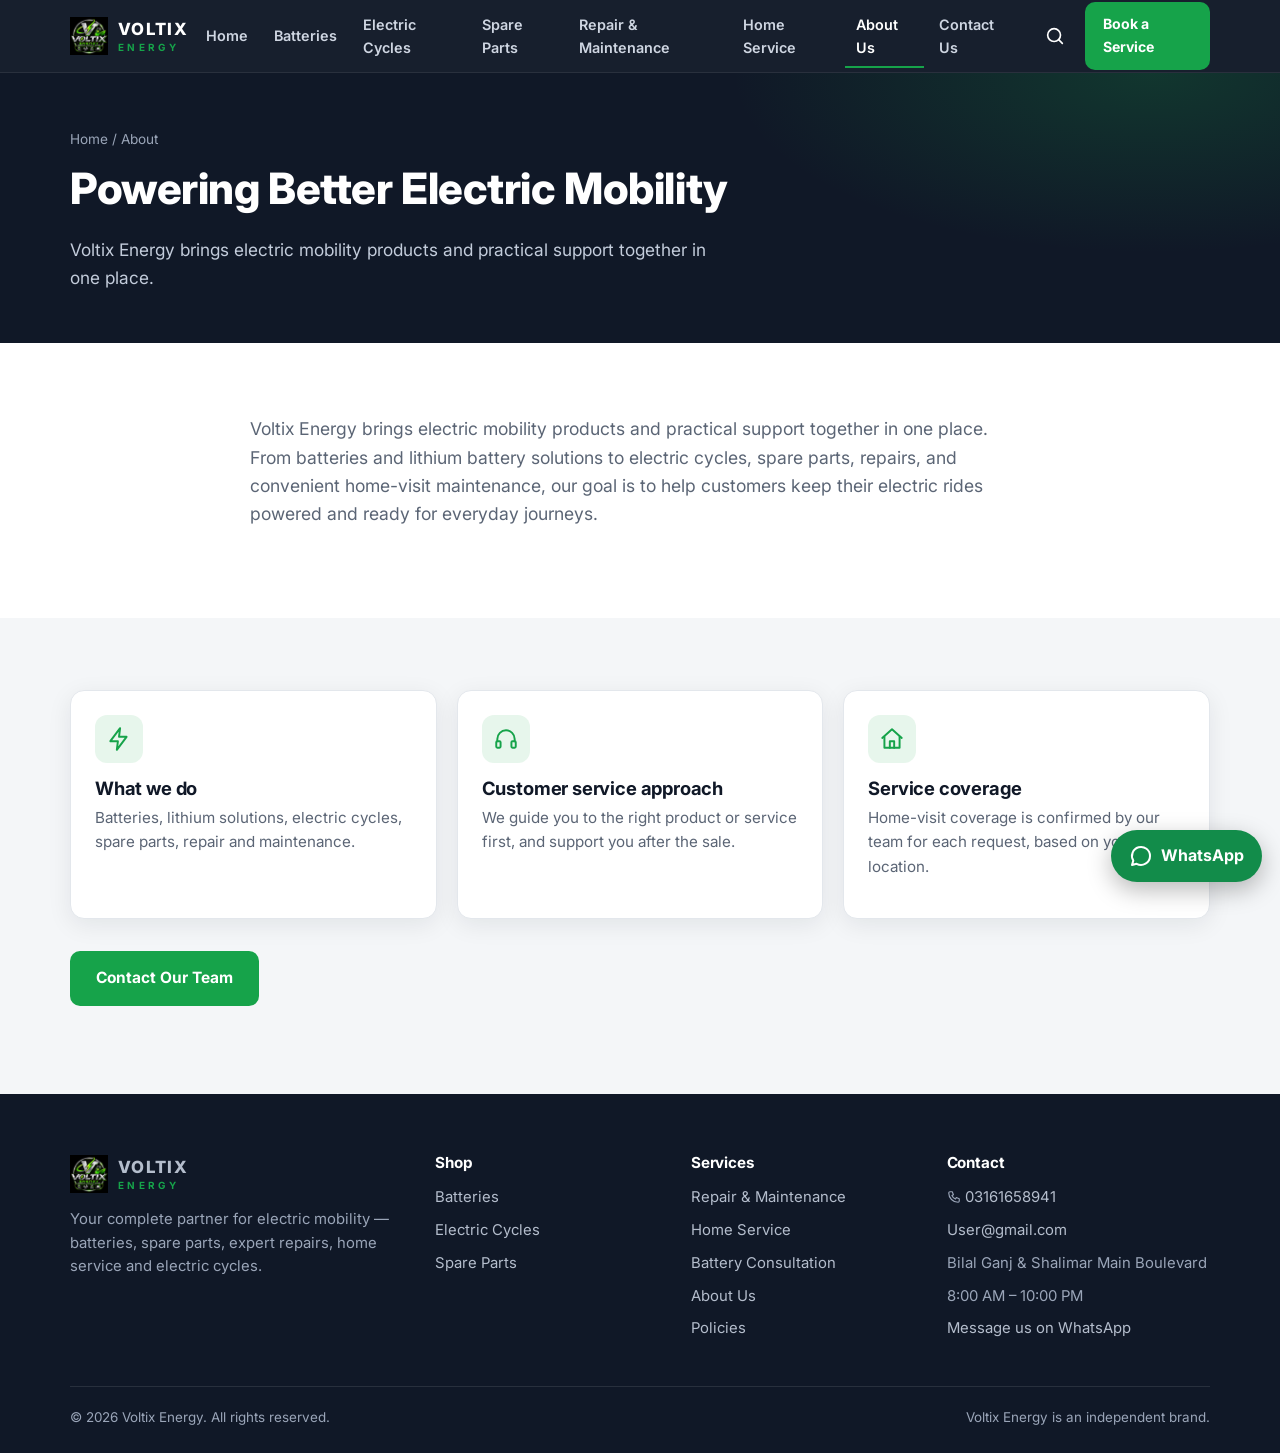
==== commit ee1a05dc: "Change favicon from PNG to JPG format" ====
--- a/about.html
+++ b/about.html
@@ -8,7 +8,7 @@
 <meta name="theme-color" content="#101827">
 <meta property="og:type" content="website"><meta property="og:site_name" content="Voltix Energy"><meta property="og:title" content="About Voltix Energy | Powering Better Electric Mobility"><meta property="og:description" content="Voltix Energy brings electric mobility products and practical support together: batteries, lithium solutions, electric cycles, spare parts, repairs and home-visit maintenance."><meta property="og:locale" content="en_PK">
 <meta name="twitter:card" content="summary">
-<link rel="icon" href="favicon.png" type="image/svg+xml">
+<link rel="icon" href="favicon.jpg" type="image/svg+xml">
 <link rel="preconnect" href="https://fonts.googleapis.com"><link rel="preconnect" href="https://fonts.gstatic.com" crossorigin>
 <link href="https://fonts.googleapis.com/css2?family=Inter:wght@400;500;600;700;800&display=swap" rel="stylesheet">
 <link rel="stylesheet" href="styles.css">
